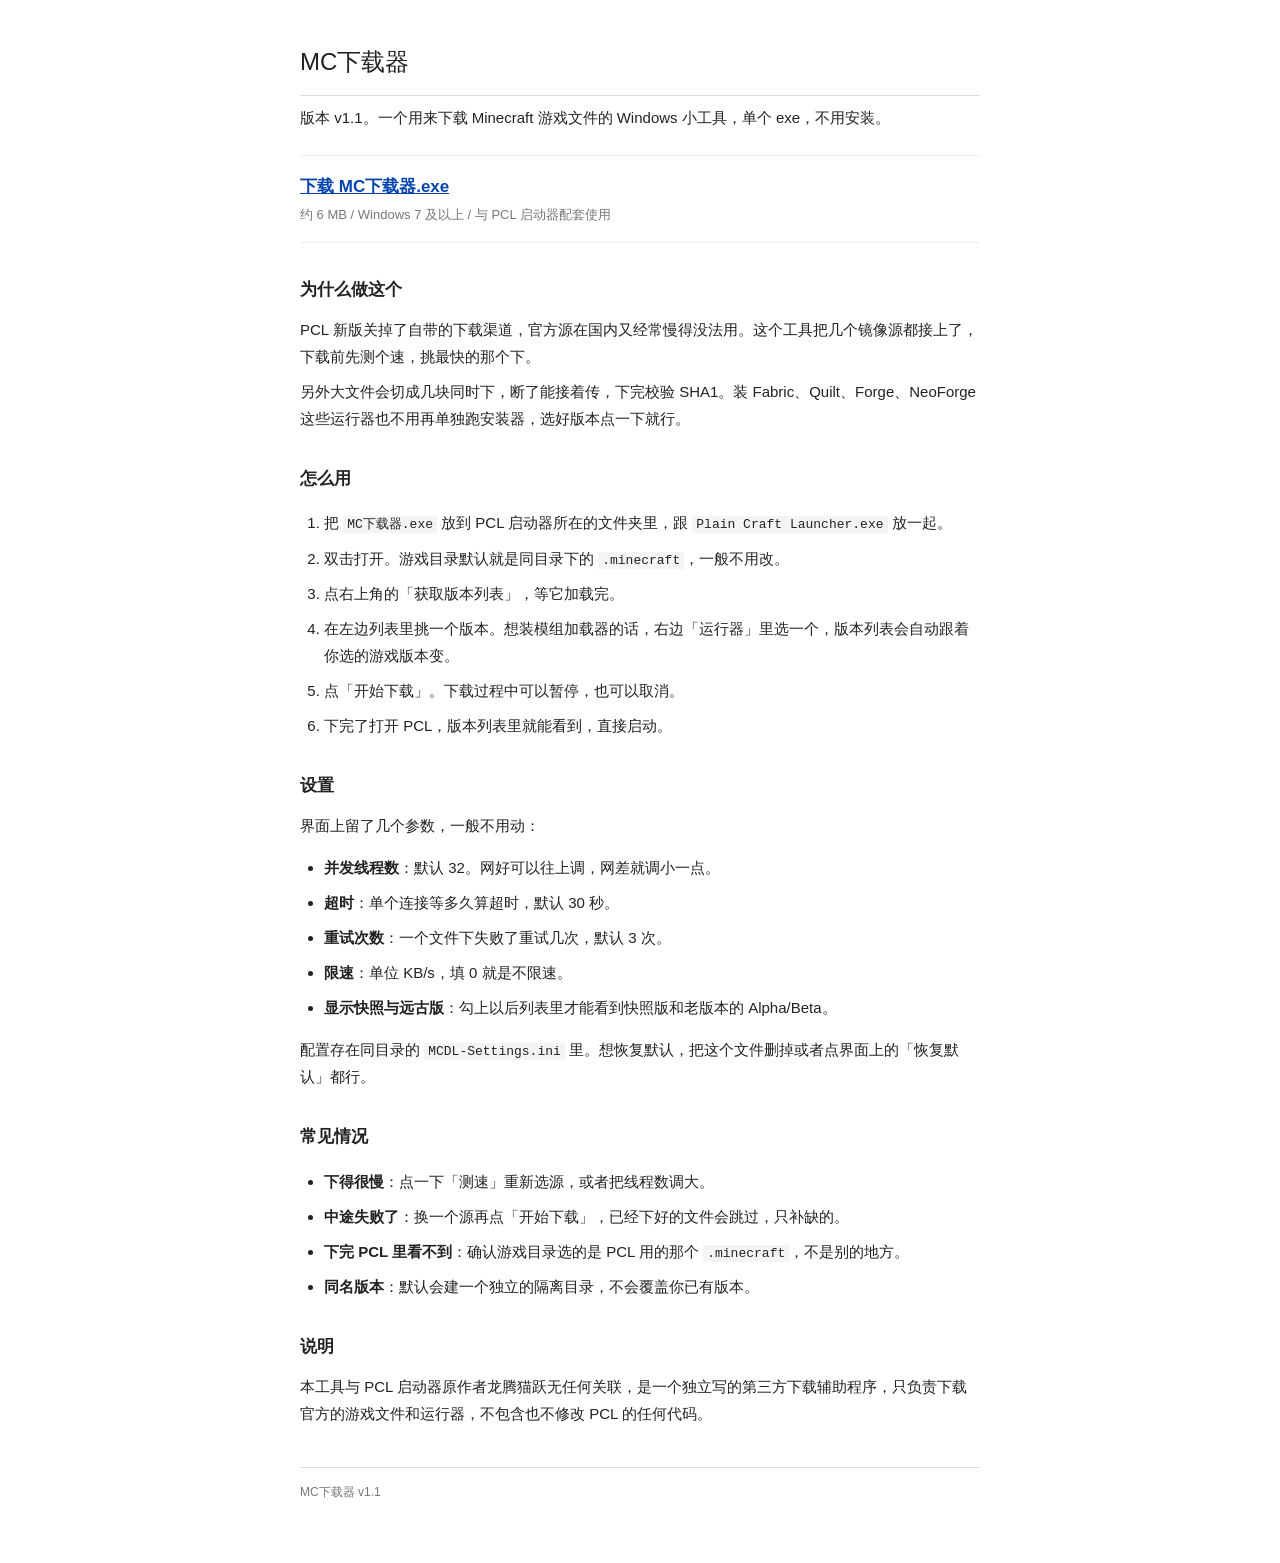
==== mcxzq.html @ caa3a8ec "Add files via upload" ====
<!DOCTYPE html>
<html lang="zh-CN">
<head>
<meta charset="UTF-8">
<meta name="viewport" content="width=device-width, initial-scale=1.0">
<title>MC下载器</title>
<style>
  body {
    font-family: "Microsoft YaHei", "PingFang SC", sans-serif;
    font-size: 15px;
    line-height: 1.8;
    color: #222;
    background: #fff;
    margin: 0;
    padding: 40px 20px 60px;
  }
  .page {
    max-width: 680px;
    margin: 0 auto;
  }
  h1 {
    font-size: 24px;
    font-weight: normal;
    margin: 0 0 6px;
    padding-bottom: 12px;
    border-bottom: 1px solid #ddd;
  }
  h2 {
    font-size: 17px;
    font-weight: bold;
    margin: 32px 0 10px;
  }
  p, li { margin: 8px 0; }
  ul, ol { padding-left: 24px; }
  a { color: #0645ad; }
  a:hover { text-decoration: none; }
  .dl {
    margin: 24px 0;
    padding: 16px 0;
    border-top: 1px solid #eee;
    border-bottom: 1px solid #eee;
  }
  .dl a {
    font-size: 17px;
    font-weight: bold;
  }
  .dl .meta { color: #777; font-size: 13px; }
  code {
    font-family: Consolas, "Courier New", monospace;
    font-size: 13px;
    background: #f4f4f4;
    padding: 1px 4px;
  }
  .foot {
    margin-top: 40px;
    padding-top: 14px;
    border-top: 1px solid #ddd;
    color: #777;
    font-size: 12px;
  }
</style>
</head>
<body>
<div class="page">

  <h1>MC下载器</h1>
  <p>版本 v1.1。一个用来下载 Minecraft 游戏文件的 Windows 小工具，单个 exe，不用安装。</p>

  <div class="dl">
    <a href="MC下载器.exe" download>下载 MC下载器.exe</a>
    <div class="meta">约 6 MB / Windows 7 及以上 / 与 PCL 启动器配套使用</div>
  </div>

  <h2>为什么做这个</h2>
  <p>PCL 新版关掉了自带的下载渠道，官方源在国内又经常慢得没法用。这个工具把几个镜像源都接上了，下载前先测个速，挑最快的那个下。</p>
  <p>另外大文件会切成几块同时下，断了能接着传，下完校验 SHA1。装 Fabric、Quilt、Forge、NeoForge 这些运行器也不用再单独跑安装器，选好版本点一下就行。</p>

  <h2>怎么用</h2>
  <ol>
    <li>把 <code>MC下载器.exe</code> 放到 PCL 启动器所在的文件夹里，跟 <code>Plain Craft Launcher.exe</code> 放一起。</li>
    <li>双击打开。游戏目录默认就是同目录下的 <code>.minecraft</code>，一般不用改。</li>
    <li>点右上角的「获取版本列表」，等它加载完。</li>
    <li>在左边列表里挑一个版本。想装模组加载器的话，右边「运行器」里选一个，版本列表会自动跟着你选的游戏版本变。</li>
    <li>点「开始下载」。下载过程中可以暂停，也可以取消。</li>
    <li>下完了打开 PCL，版本列表里就能看到，直接启动。</li>
  </ol>

  <h2>设置</h2>
  <p>界面上留了几个参数，一般不用动：</p>
  <ul>
    <li><b>并发线程数</b>：默认 32。网好可以往上调，网差就调小一点。</li>
    <li><b>超时</b>：单个连接等多久算超时，默认 30 秒。</li>
    <li><b>重试次数</b>：一个文件下失败了重试几次，默认 3 次。</li>
    <li><b>限速</b>：单位 KB/s，填 0 就是不限速。</li>
    <li><b>显示快照与远古版</b>：勾上以后列表里才能看到快照版和老版本的 Alpha/Beta。</li>
  </ul>
  <p>配置存在同目录的 <code>MCDL-Settings.ini</code> 里。想恢复默认，把这个文件删掉或者点界面上的「恢复默认」都行。</p>

  <h2>常见情况</h2>
  <ul>
    <li><b>下得很慢</b>：点一下「测速」重新选源，或者把线程数调大。</li>
    <li><b>中途失败了</b>：换一个源再点「开始下载」，已经下好的文件会跳过，只补缺的。</li>
    <li><b>下完 PCL 里看不到</b>：确认游戏目录选的是 PCL 用的那个 <code>.minecraft</code>，不是别的地方。</li>
    <li><b>同名版本</b>：默认会建一个独立的隔离目录，不会覆盖你已有版本。</li>
  </ul>

  <h2>说明</h2>
  <p>本工具与 PCL 启动器原作者龙腾猫跃无任何关联，是一个独立写的第三方下载辅助程序，只负责下载官方的游戏文件和运行器，不包含也不修改 PCL 的任何代码。</p>

  <div class="foot">
    MC下载器 v1.1
  </div>

</div>
</body>
</html>
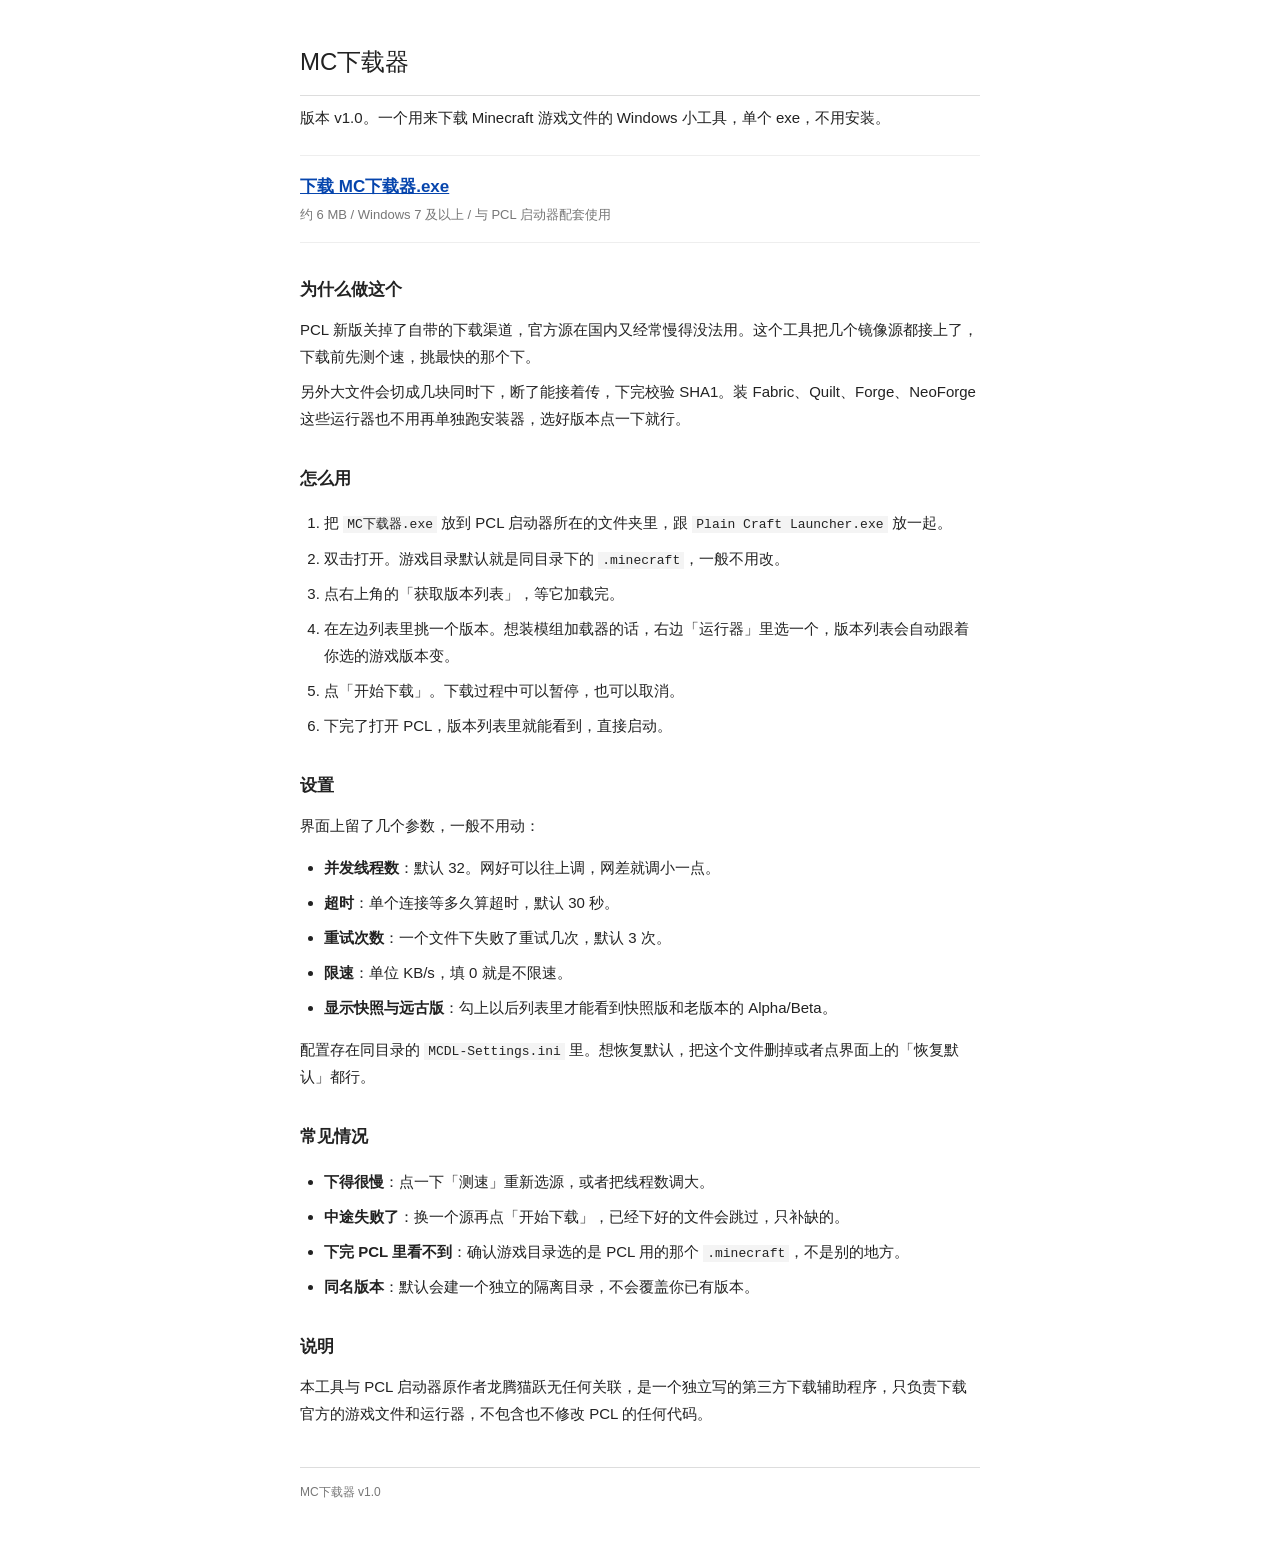
==== commit 660750da: "Add files via upload" ====
--- a/mcxzq.html
+++ b/mcxzq.html
@@ -64,7 +64,7 @@
 <div class="page">
 
   <h1>MC下载器</h1>
-  <p>版本 v1.1。一个用来下载 Minecraft 游戏文件的 Windows 小工具，单个 exe，不用安装。</p>
+  <p>版本 v1.0。一个用来下载 Minecraft 游戏文件的 Windows 小工具，单个 exe，不用安装。</p>
 
   <div class="dl">
     <a href="MC下载器.exe" download>下载 MC下载器.exe</a>
@@ -108,7 +108,7 @@
   <p>本工具与 PCL 启动器原作者龙腾猫跃无任何关联，是一个独立写的第三方下载辅助程序，只负责下载官方的游戏文件和运行器，不包含也不修改 PCL 的任何代码。</p>
 
   <div class="foot">
-    MC下载器 v1.1
+    MC下载器 v1.0
   </div>
 
 </div>
